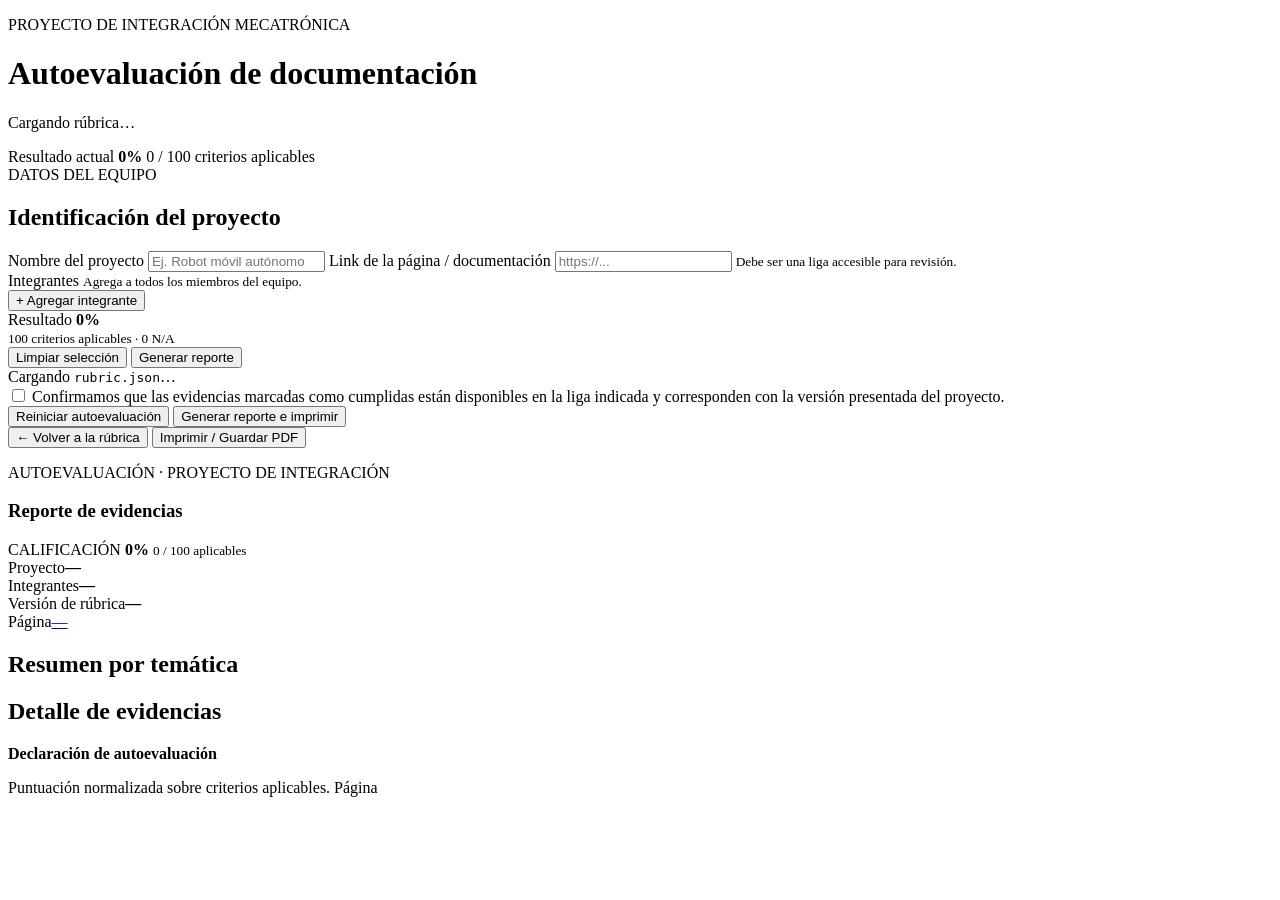
==== index.html @ f5a3569f "Agregar interfaz de rúbrica de integración mecatrónica" ====
<!DOCTYPE html>
<html lang="es">
<head>
  <meta charset="UTF-8" />
  <meta name="viewport" content="width=device-width, initial-scale=1.0" />
  <meta name="description" content="Autoevaluación del proceso de desarrollo de un Proyecto de Integración Mecatrónica" />
  <title>Rúbrica | Proyecto de Integración Mecatrónica</title>
  <link rel="stylesheet" href="styles.css" />
</head>
<body>
  <header class="hero no-print">
    <div class="hero__inner">
      <div>
        <p class="eyebrow" id="rubricShortTitle">PROYECTO DE INTEGRACIÓN MECATRÓNICA</p>
        <h1>Autoevaluación de documentación</h1>
        <p class="hero__text" id="rubricDescription">Cargando rúbrica…</p>
        <p class="hero__hint" id="rubricInstructions"></p>
      </div>
      <div class="score-card" aria-live="polite">
        <span class="score-card__label">Resultado actual</span>
        <strong id="scoreTop">0%</strong>
        <span id="scoreCount">0 / 100 criterios aplicables</span>
      </div>
    </div>
  </header>

  <main class="layout">
    <section class="panel project-data no-print" aria-labelledby="datos-title">
      <div class="section-heading">
        <div>
          <span class="section-kicker">DATOS DEL EQUIPO</span>
          <h2 id="datos-title">Identificación del proyecto</h2>
        </div>
        <span id="rubricVersion" class="rubric-version"></span>
      </div>

      <div class="form-grid">
        <label class="field field--wide">
          <span>Nombre del proyecto</span>
          <input id="projectName" type="text" placeholder="Ej. Robot móvil autónomo" autocomplete="off" />
        </label>
        <label class="field field--wide">
          <span>Link de la página / documentación</span>
          <input id="projectUrl" type="url" placeholder="https://..." autocomplete="off" />
          <small id="urlStatus">Debe ser una liga accesible para revisión.</small>
        </label>
      </div>

      <div class="members-block">
        <div class="members-block__head">
          <div>
            <span class="field-label">Integrantes</span>
            <small>Agrega a todos los miembros del equipo.</small>
          </div>
          <button type="button" class="button button--ghost" id="addMember">+ Agregar integrante</button>
        </div>
        <div id="membersList" class="members-list"></div>
      </div>
    </section>

    <section class="sticky-progress no-print" aria-label="Progreso de autoevaluación">
      <div class="sticky-progress__score">
        <span>Resultado</span>
        <strong id="scoreSticky">0%</strong>
      </div>
      <div>
        <div class="progress-track"><div id="progressBar" class="progress-bar"></div></div>
        <small id="applicableCount" class="progress-caption">100 criterios aplicables · 0 N/A</small>
      </div>
      <div class="sticky-progress__actions">
        <button type="button" class="button button--ghost" id="markNone">Limpiar selección</button>
        <button type="button" class="button button--primary" id="generateReport">Generar reporte</button>
      </div>
    </section>

    <section id="loadingMessage" class="panel loading-panel no-print">Cargando <code>rubric.json</code>…</section>
    <section class="rubric" id="rubric" aria-label="Rúbrica de autoevaluación"></section>

    <section class="panel declaration no-print">
      <label class="declaration__row">
        <input id="declaration" type="checkbox" />
        <span>Confirmamos que las evidencias marcadas como cumplidas están disponibles en la liga indicada y corresponden con la versión presentada del proyecto.</span>
      </label>
    </section>

    <section class="actions no-print">
      <button type="button" class="button button--ghost" id="resetAll">Reiniciar autoevaluación</button>
      <button type="button" class="button button--primary button--large" id="generateReportBottom">Generar reporte e imprimir</button>
    </section>
  </main>

  <section class="report" id="report" aria-hidden="true">
    <div class="report__toolbar no-print">
      <button class="button button--ghost" id="backToRubric" type="button">← Volver a la rúbrica</button>
      <button class="button button--primary" id="printReport" type="button">Imprimir / Guardar PDF</button>
    </div>
    <article class="report__page">
      <header class="report__header">
        <div>
          <p class="eyebrow">AUTOEVALUACIÓN · PROYECTO DE INTEGRACIÓN</p>
          <h1>Reporte de evidencias</h1>
          <p id="reportDate" class="muted"></p>
        </div>
        <div class="report-score">
          <span>CALIFICACIÓN</span>
          <strong id="reportScore">0%</strong>
          <small id="reportCount">0 / 100 aplicables</small>
        </div>
      </header>

      <section class="report-meta">
        <div><span>Proyecto</span><strong id="reportProject">—</strong></div>
        <div><span>Integrantes</span><strong id="reportMembers">—</strong></div>
        <div><span>Versión de rúbrica</span><strong id="reportRubricVersion">—</strong></div>
        <div class="report-meta__url"><span>Página</span><a id="reportUrl" href="#">—</a></div>
      </section>

      <section>
        <h2>Resumen por temática</h2>
        <div id="reportSummary" class="summary-grid"></div>
      </section>

      <section>
        <h2>Detalle de evidencias</h2>
        <div id="reportDetails" class="report-details"></div>
      </section>

      <section class="report-note">
        <strong>Declaración de autoevaluación</strong>
        <p id="reportDeclaration"></p>
      </section>

      <footer class="report__footer">
        <span id="reportFooterText">Puntuación normalizada sobre criterios aplicables.</span>
        <span>Página <span class="page-number"></span></span>
      </footer>
    </article>
  </section>

  <script src="app.js"></script>
</body>
</html>
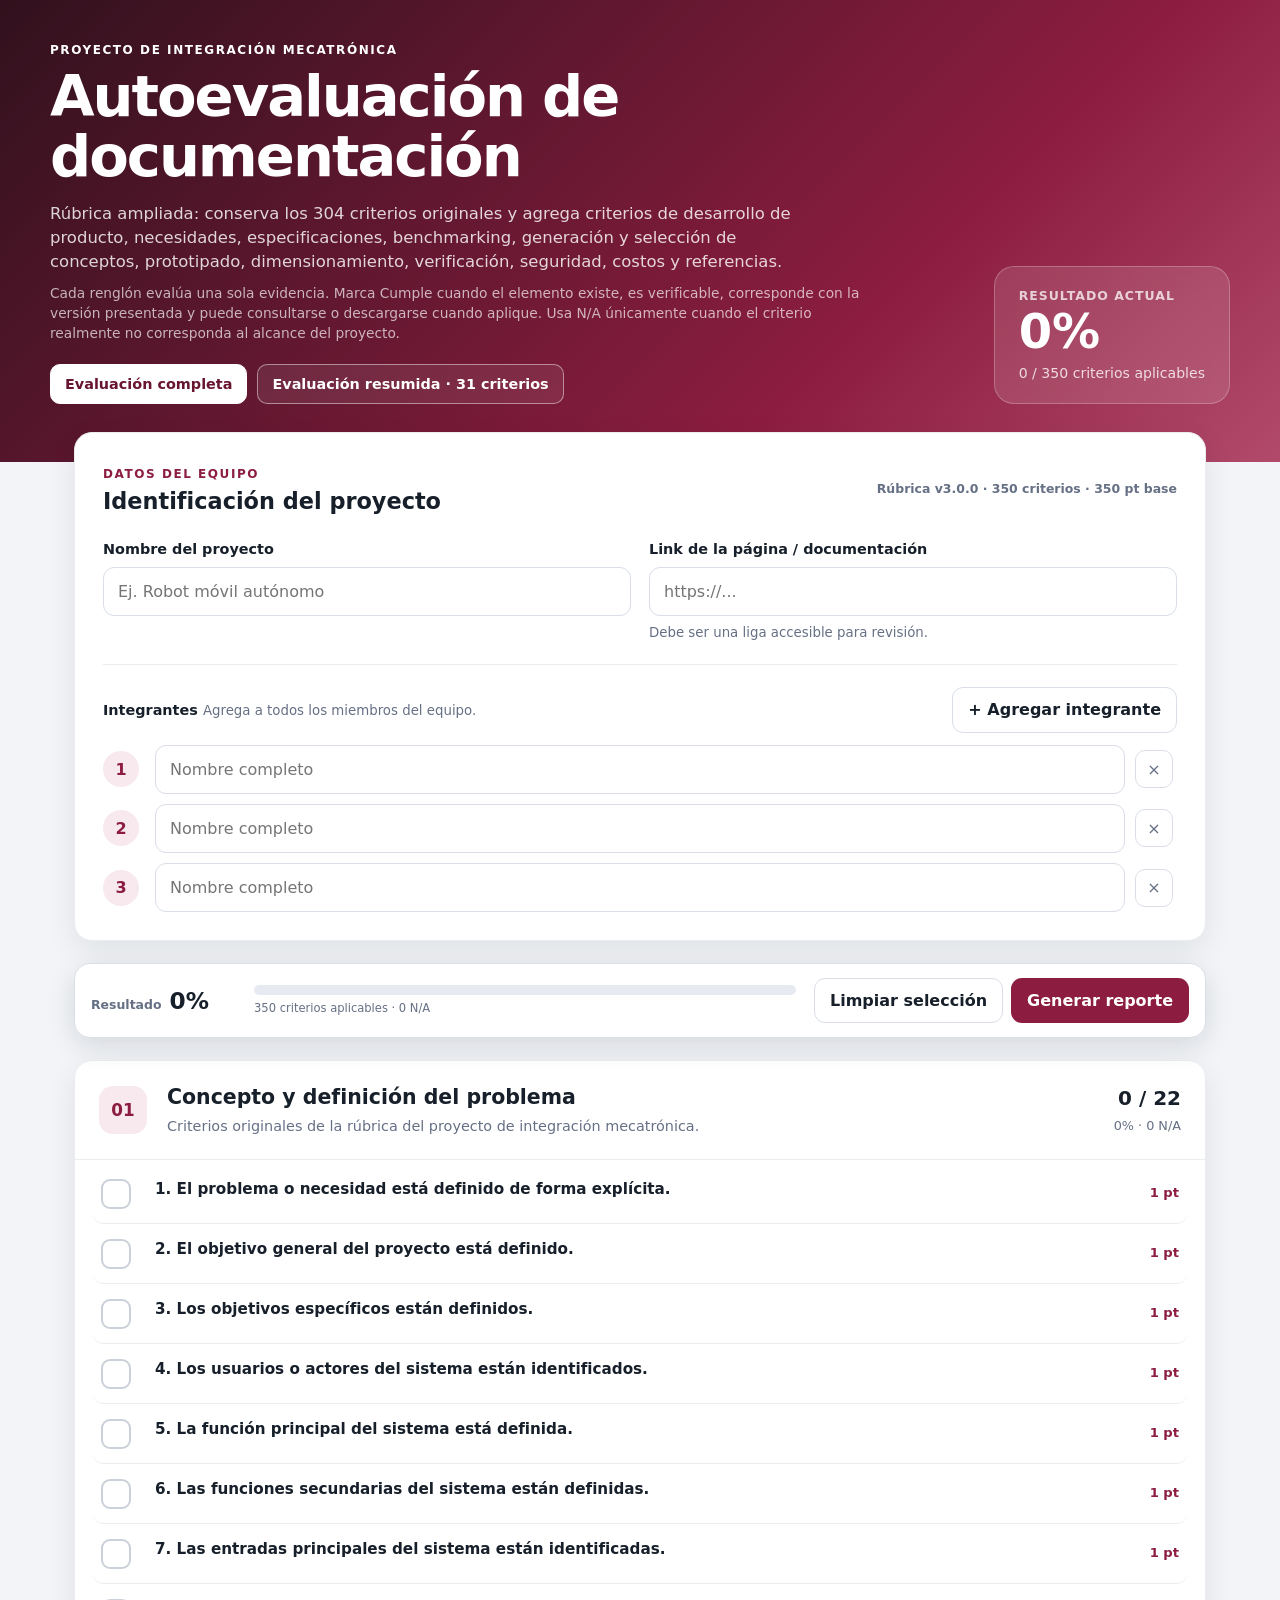
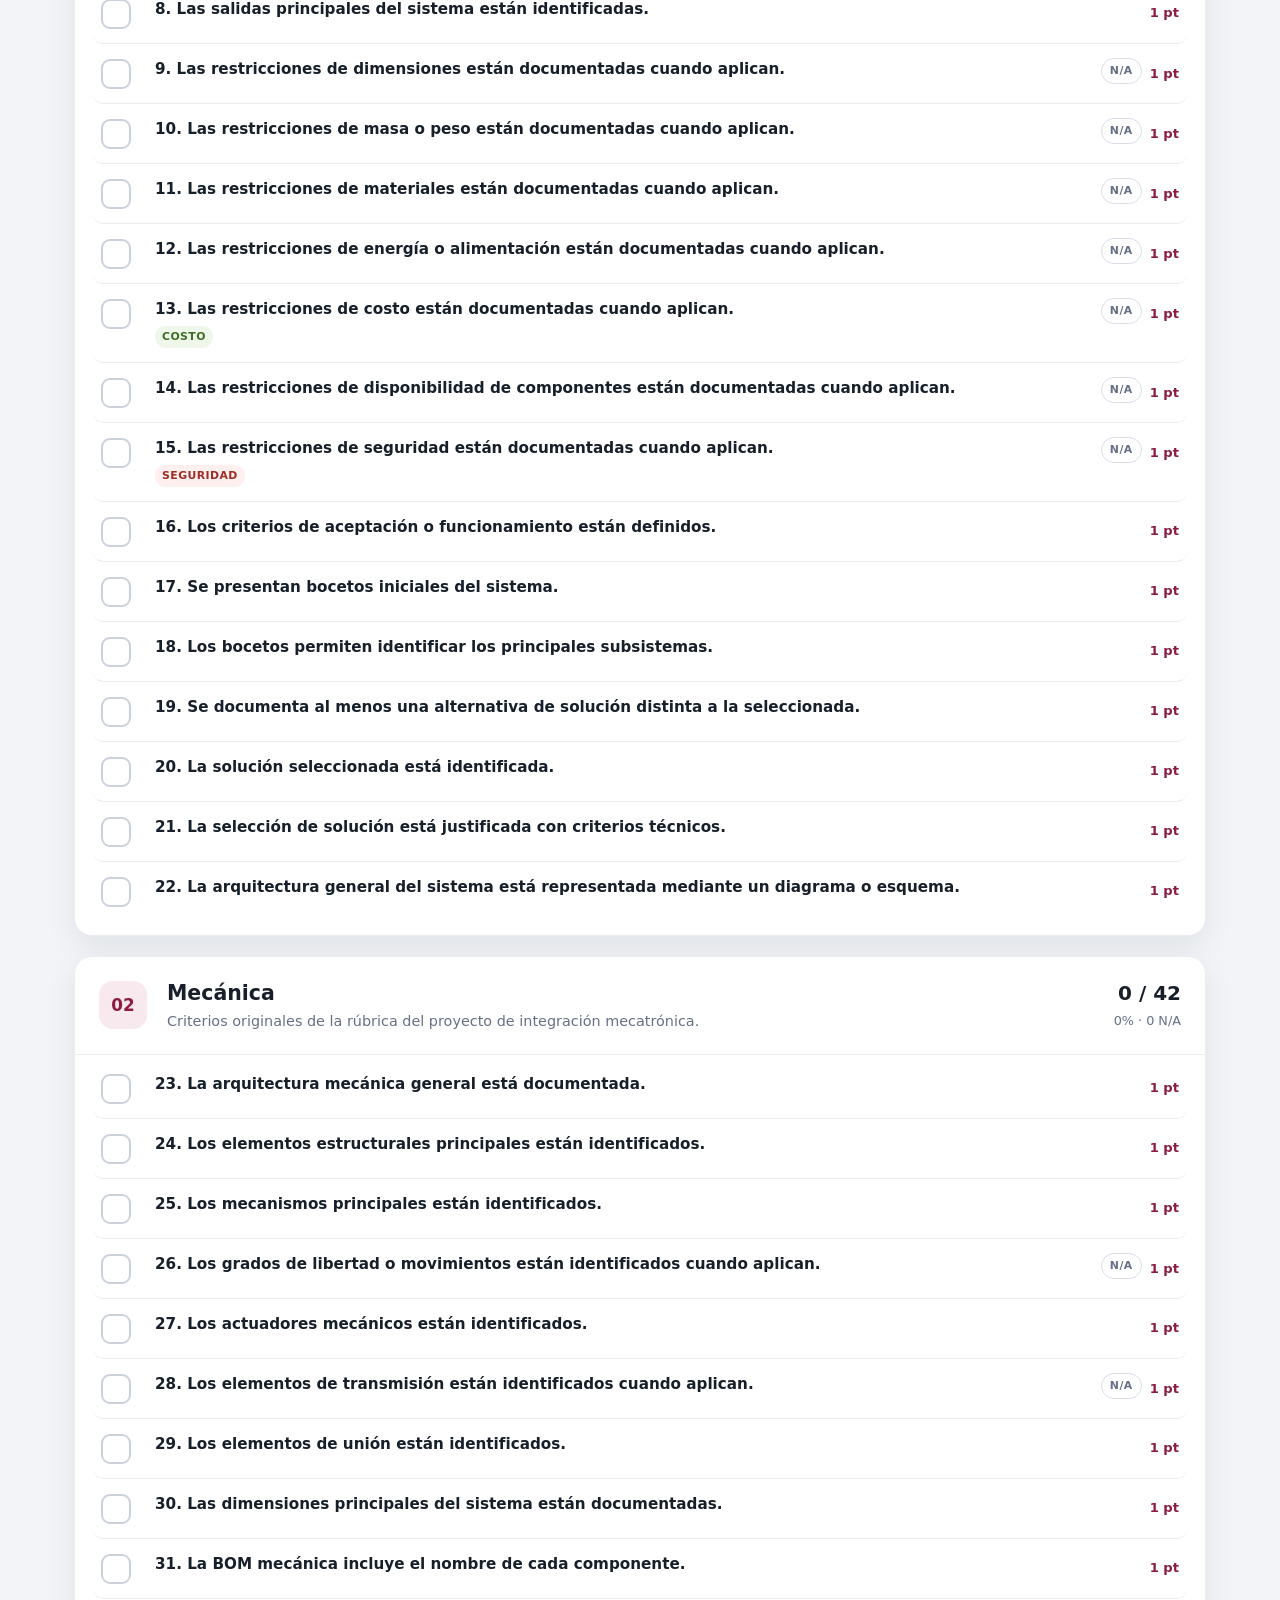
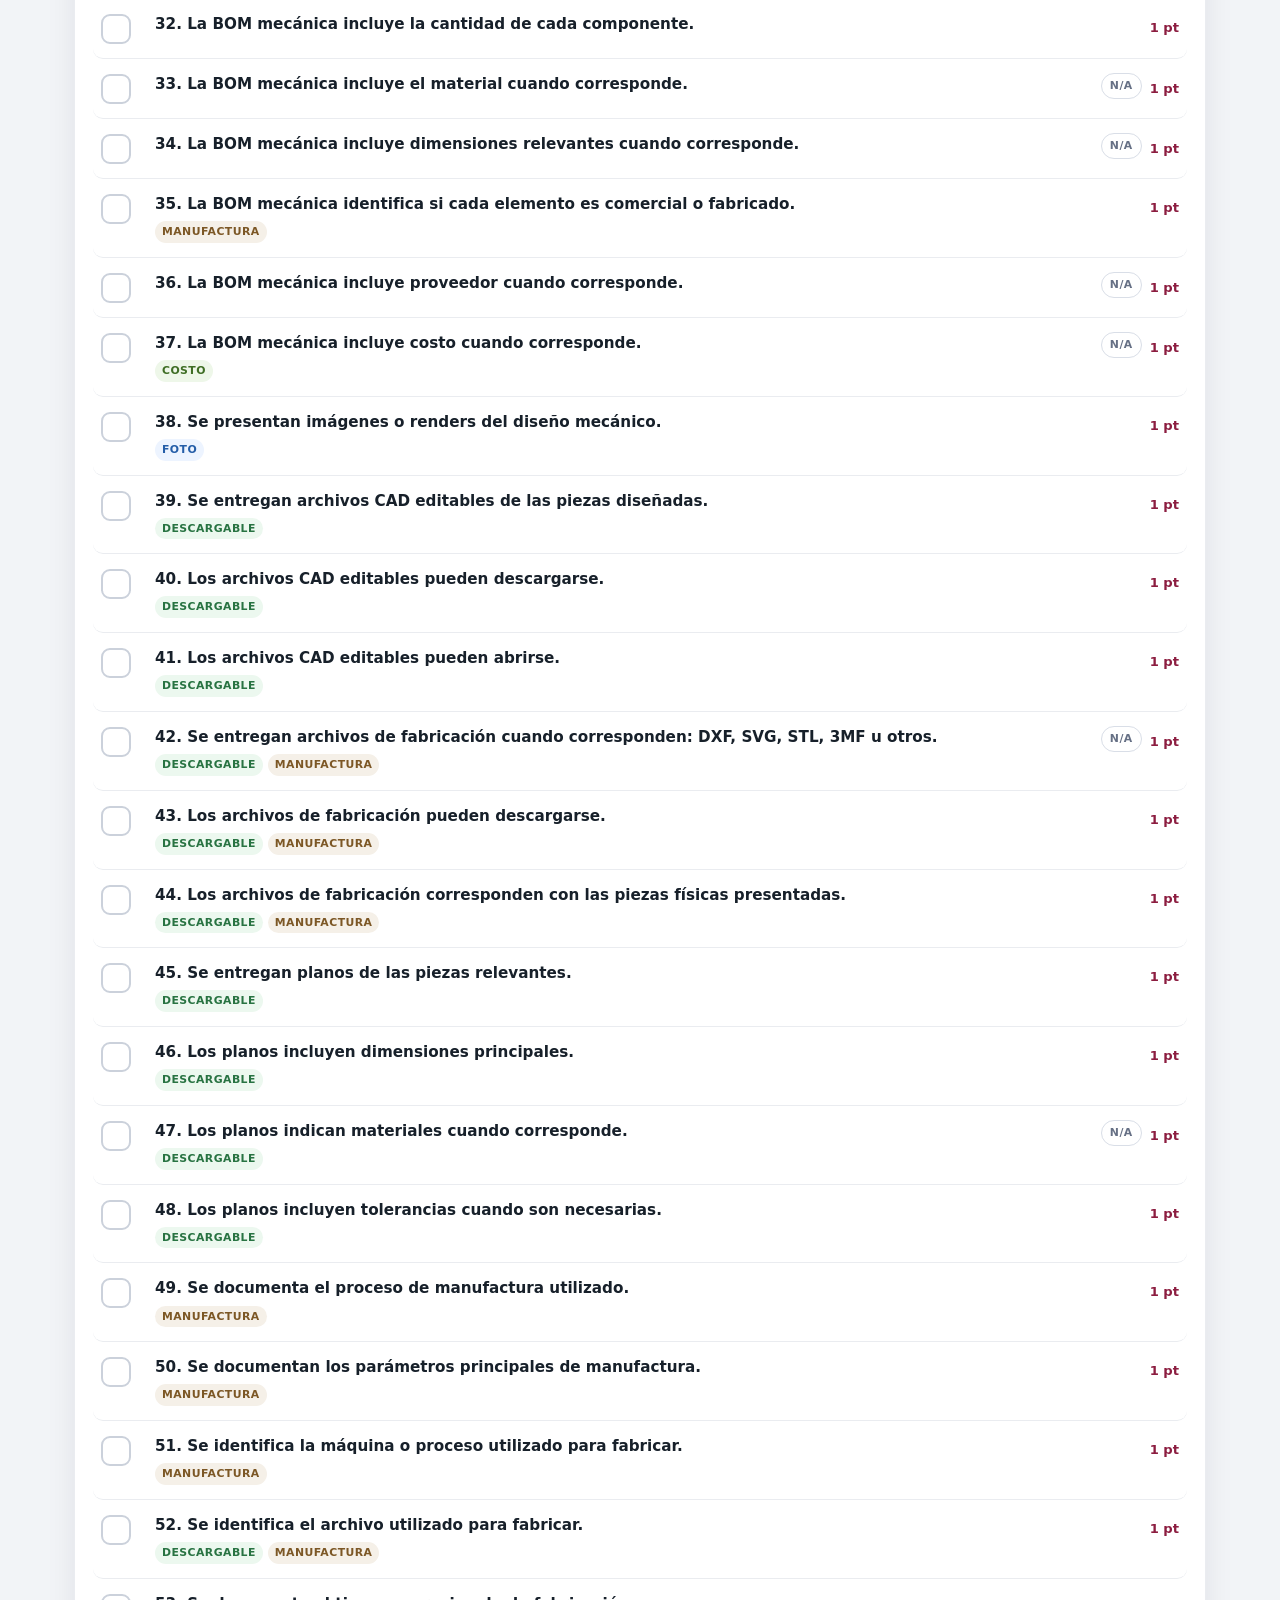
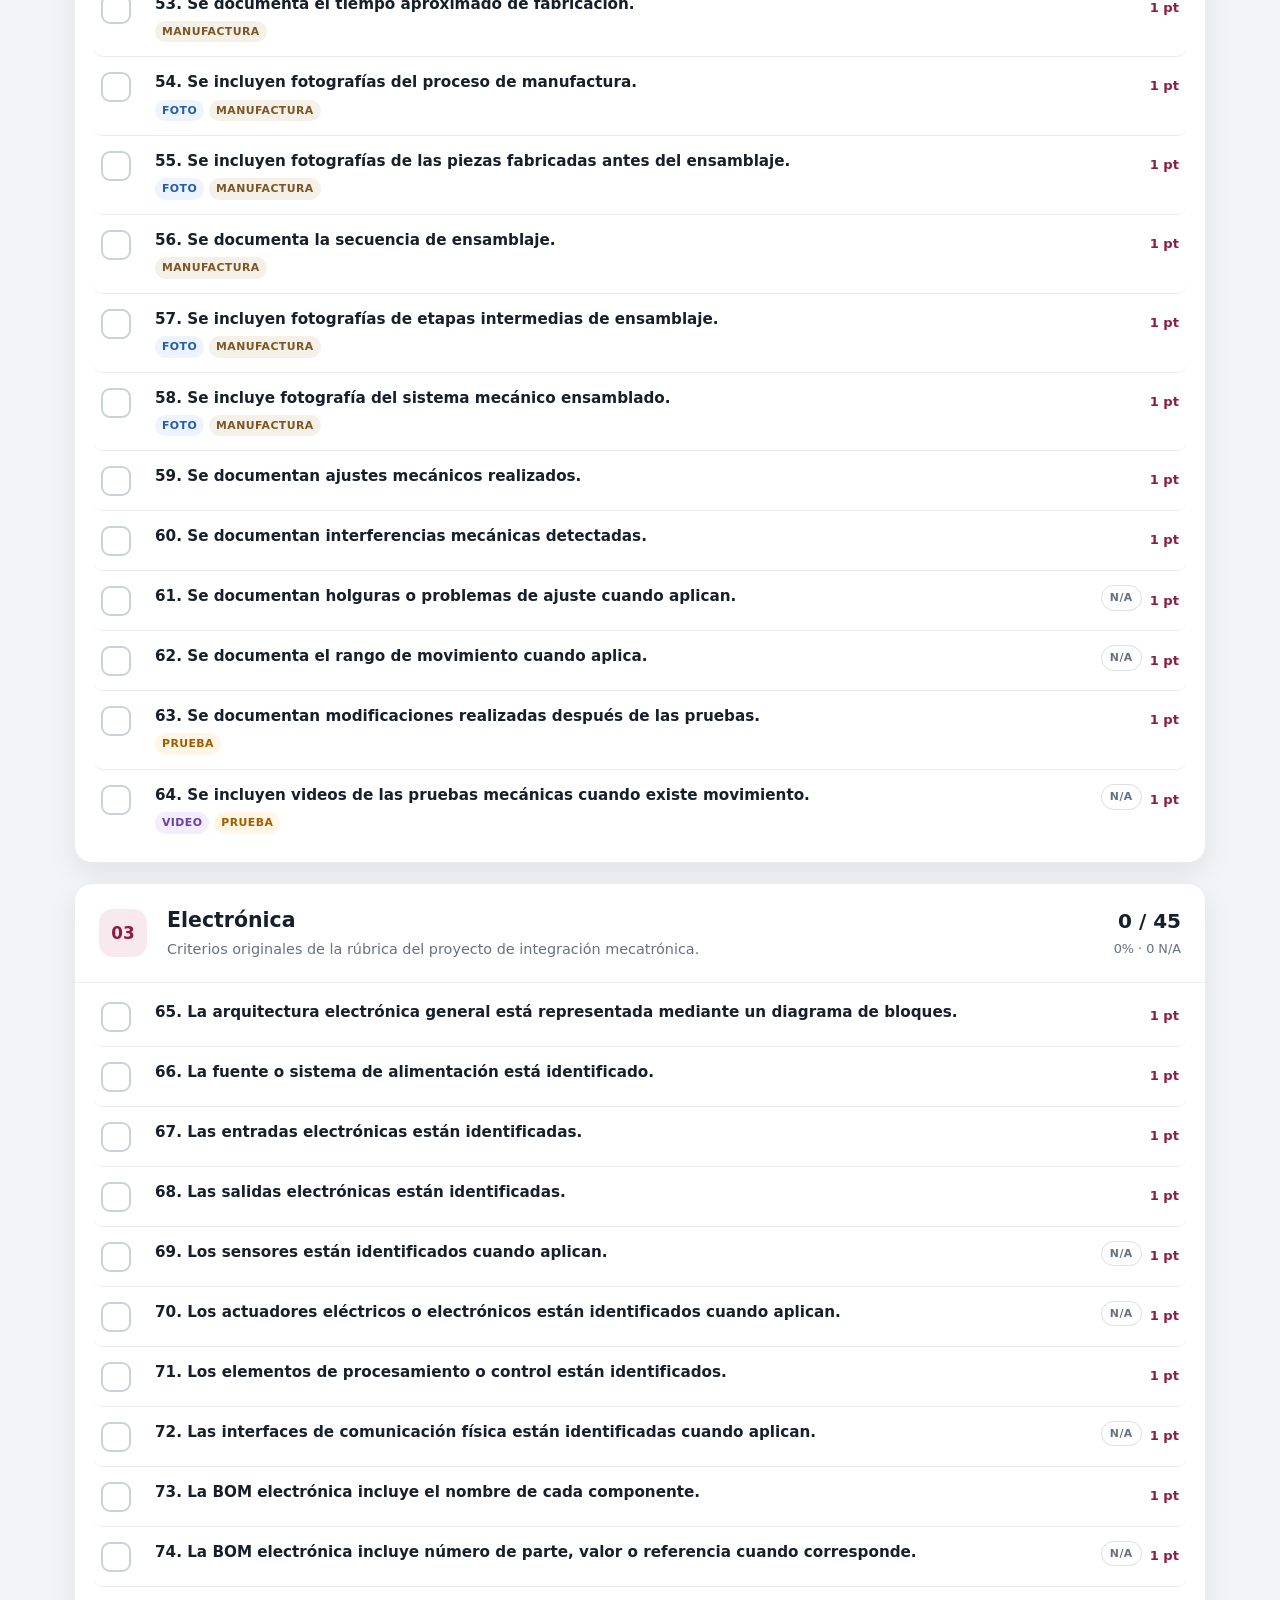
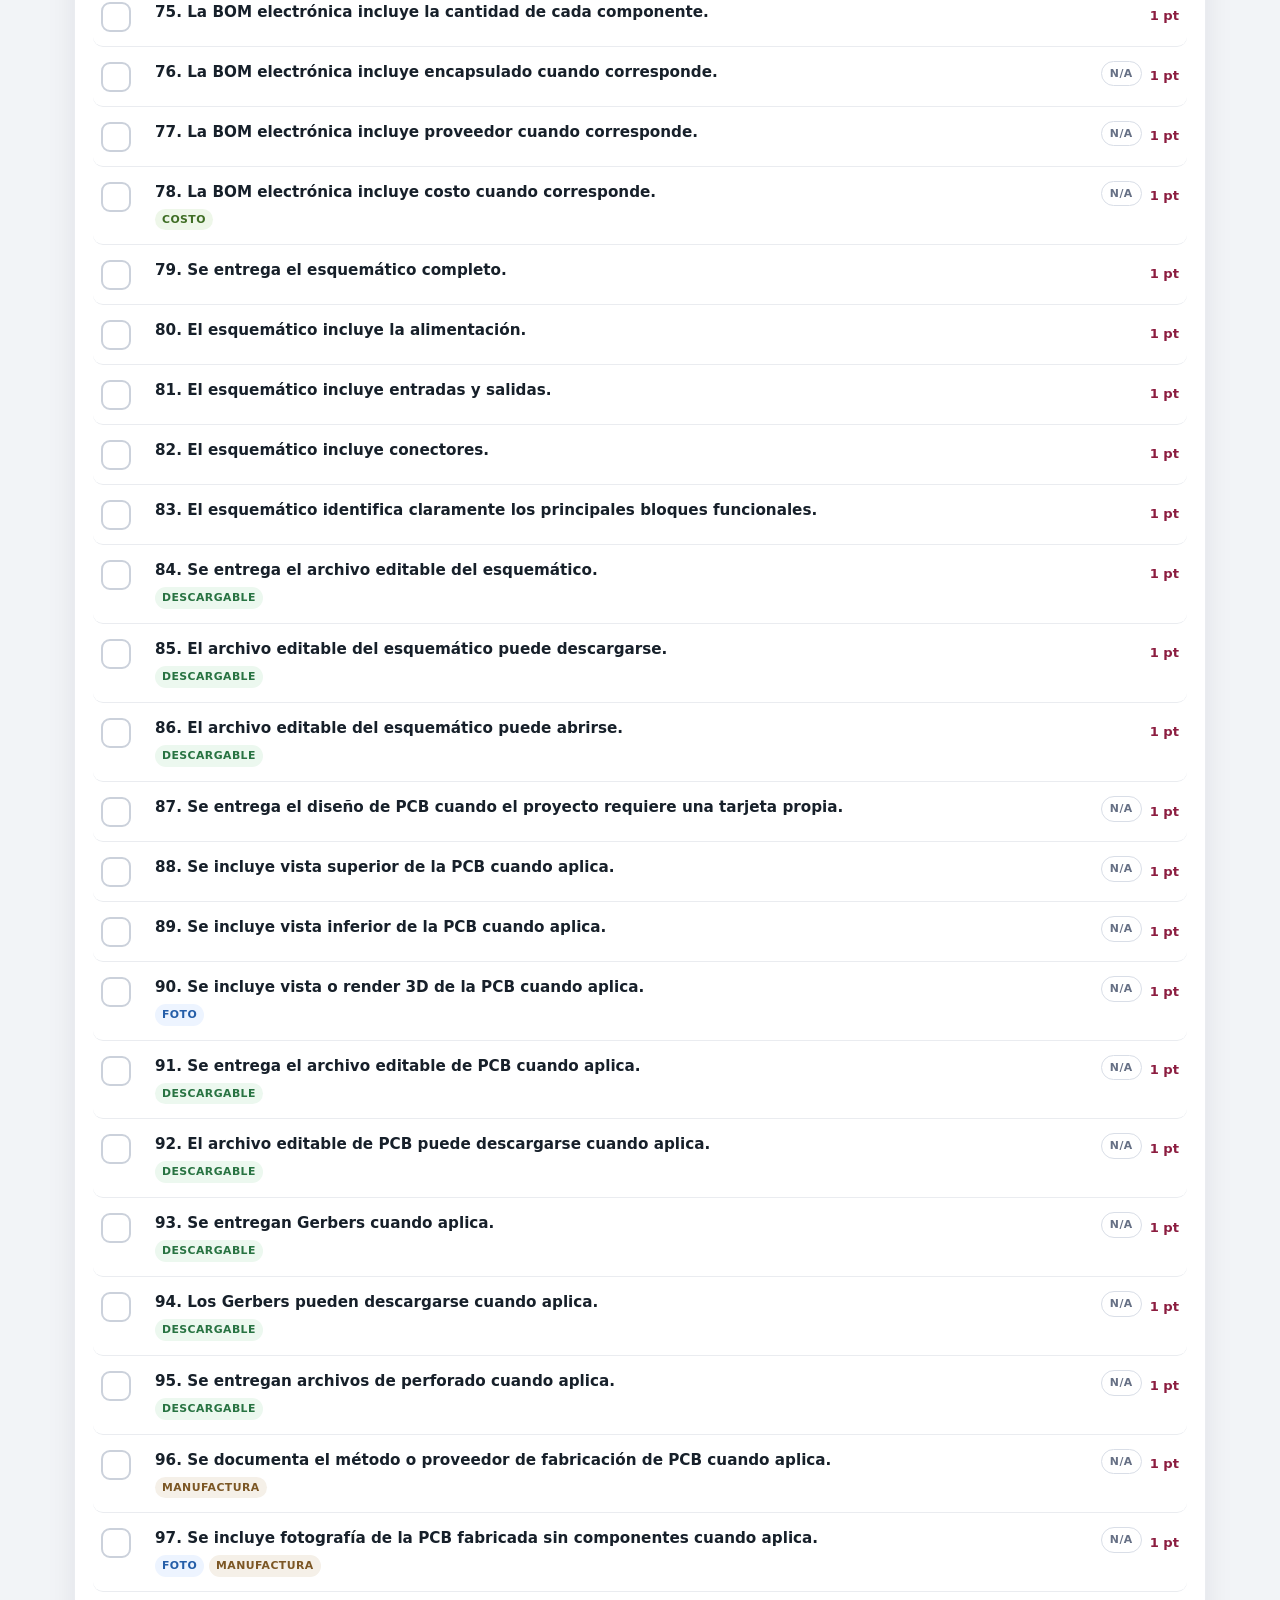
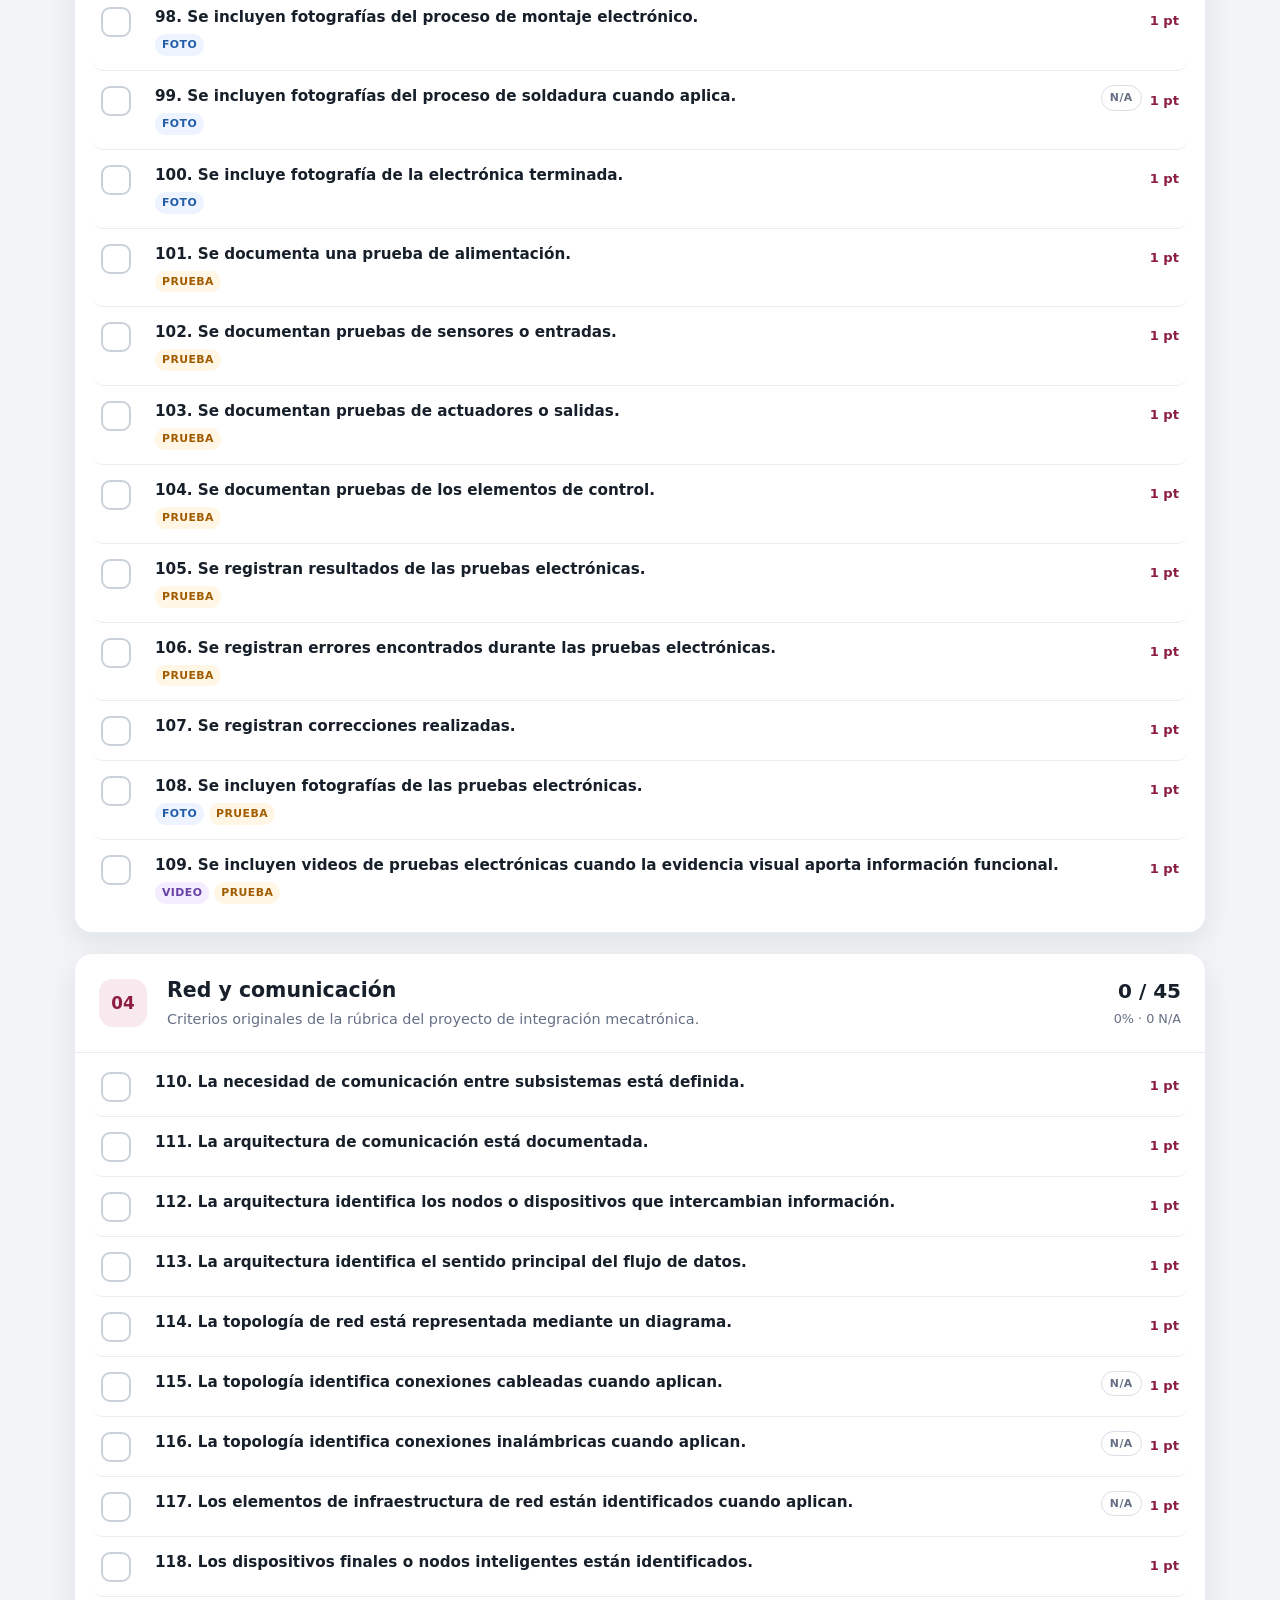
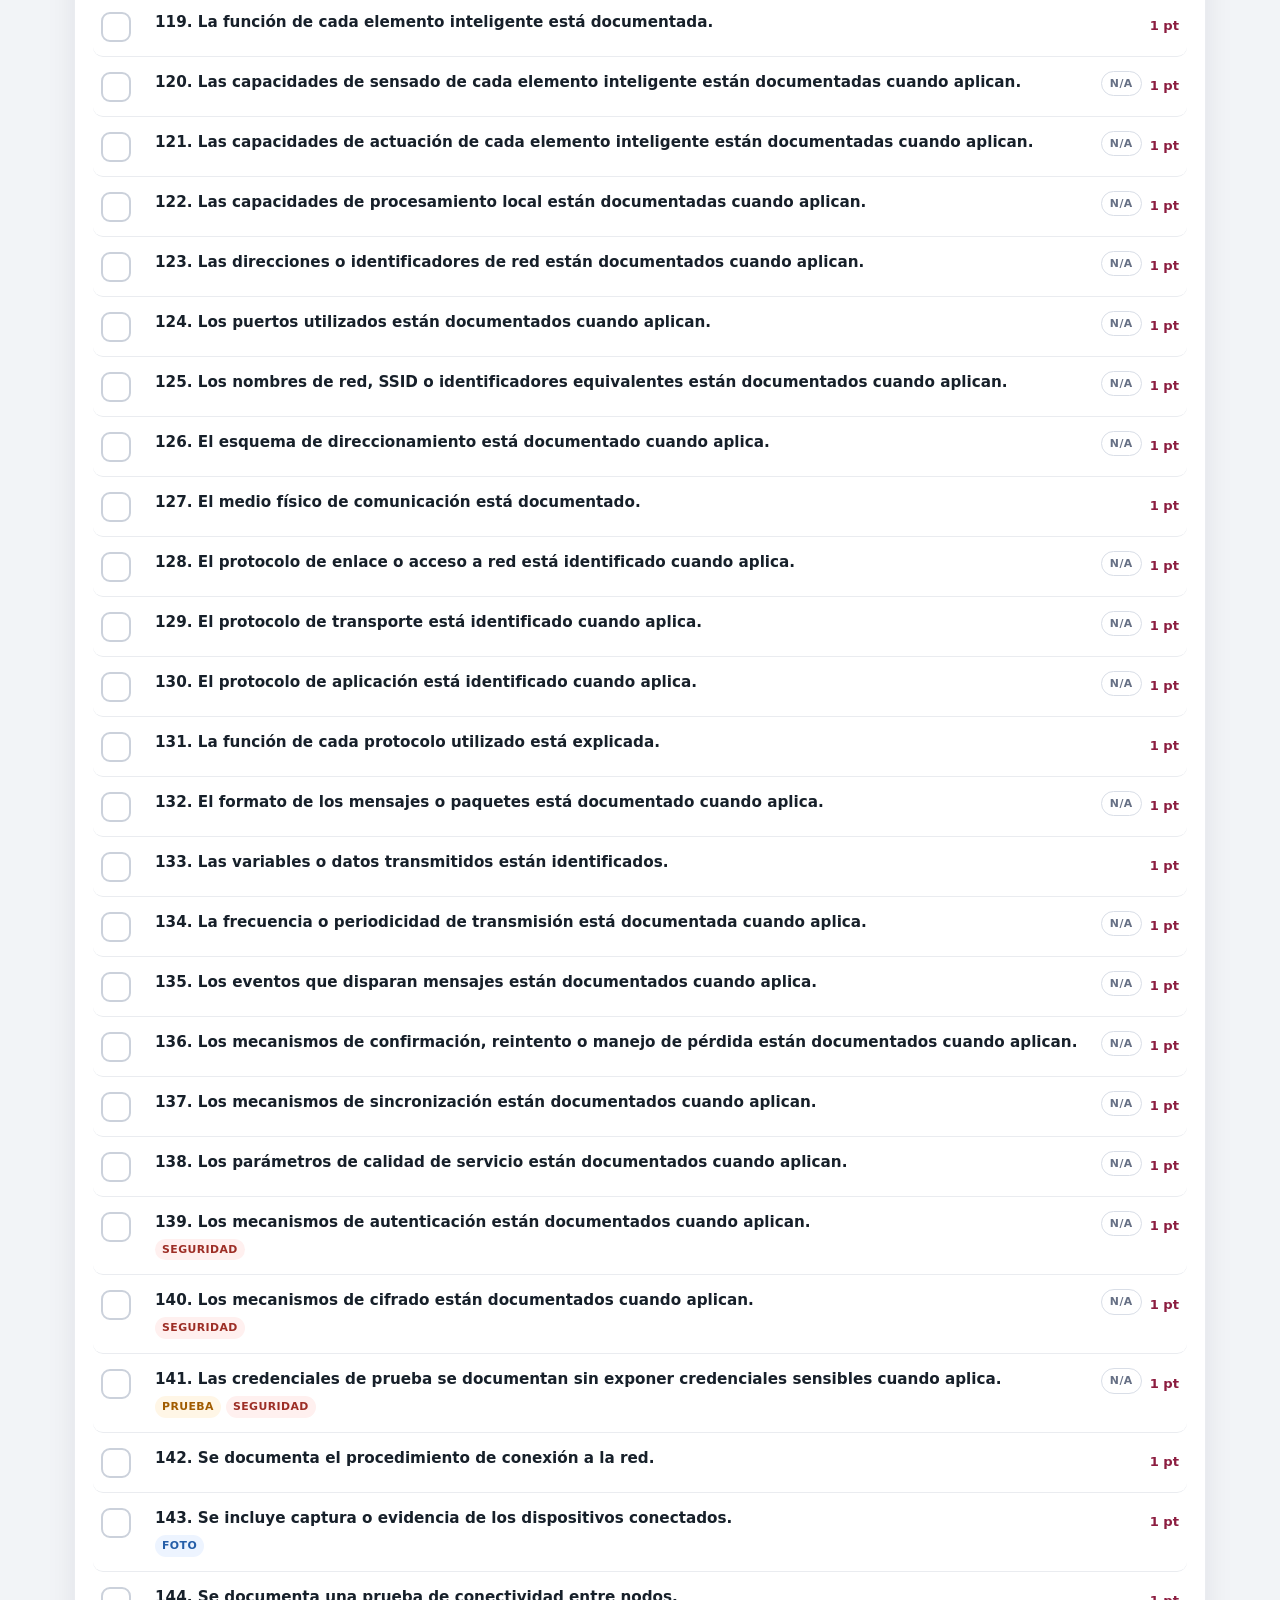
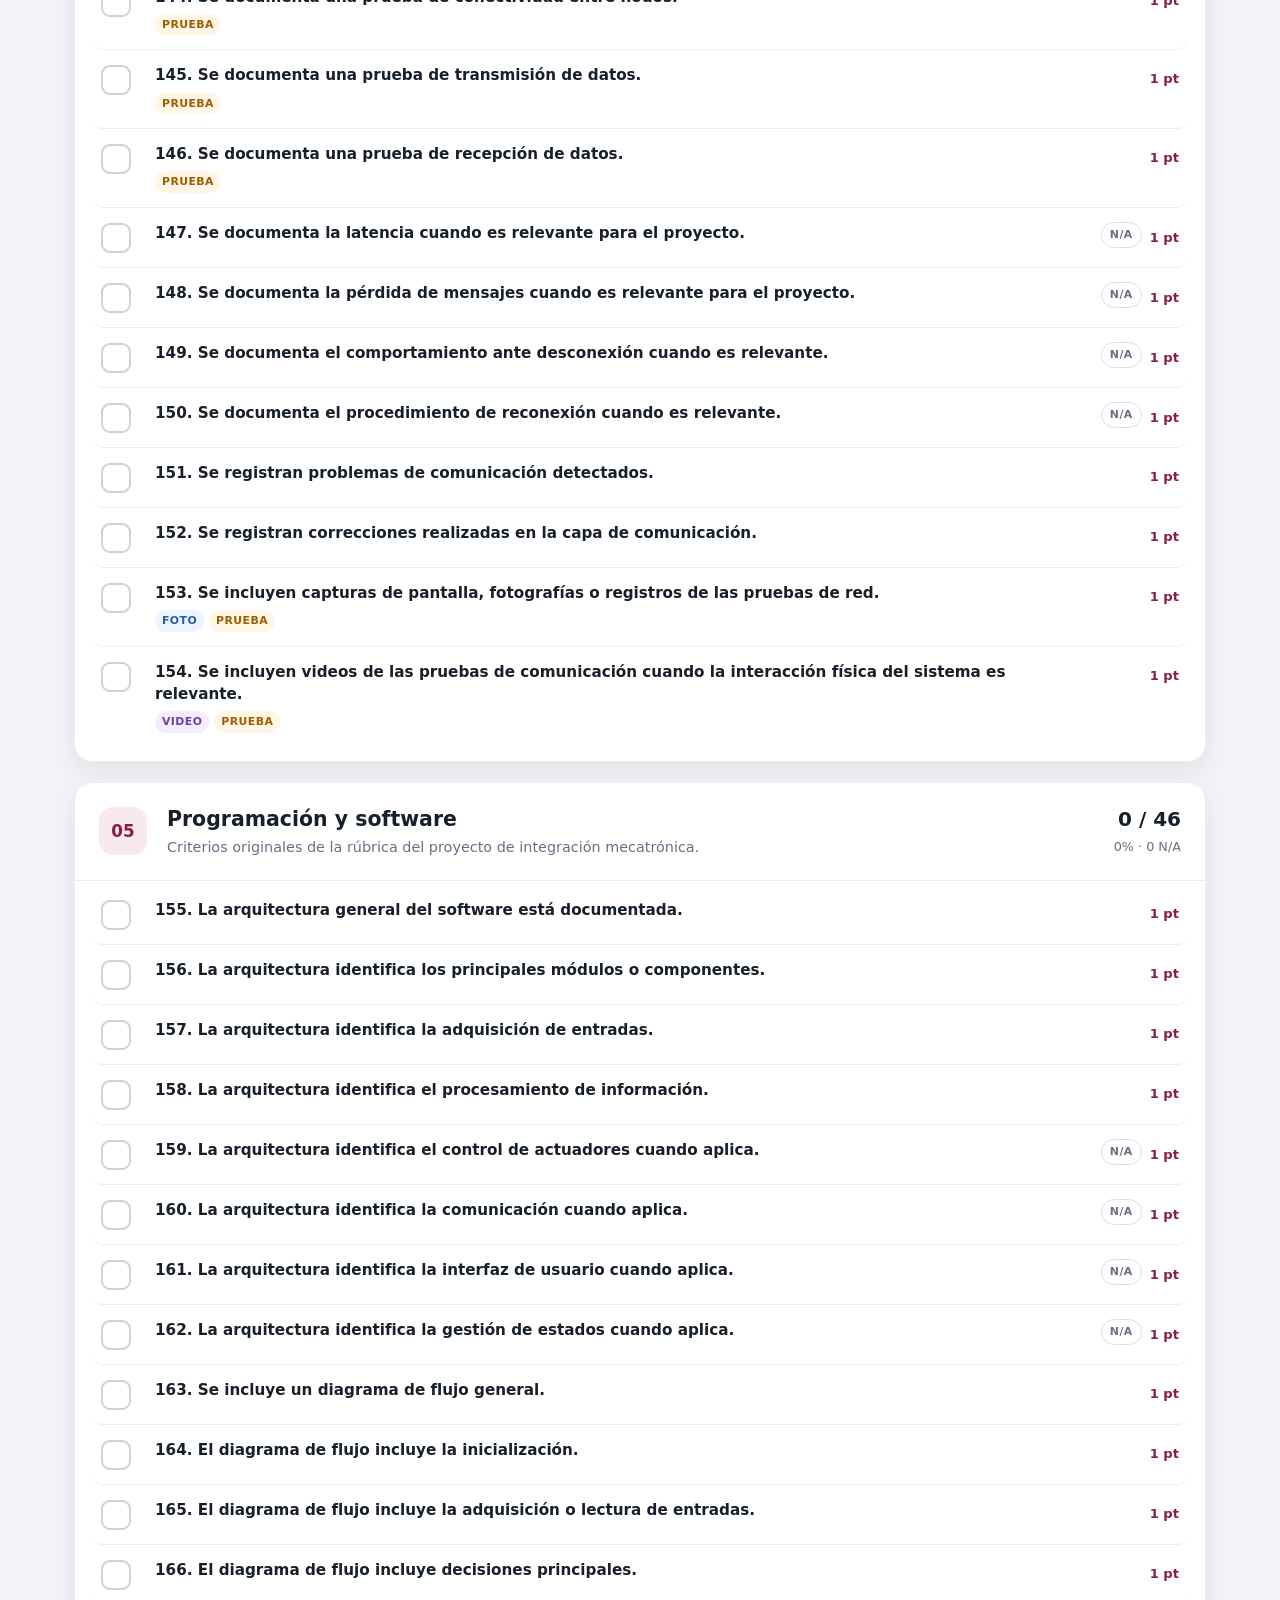
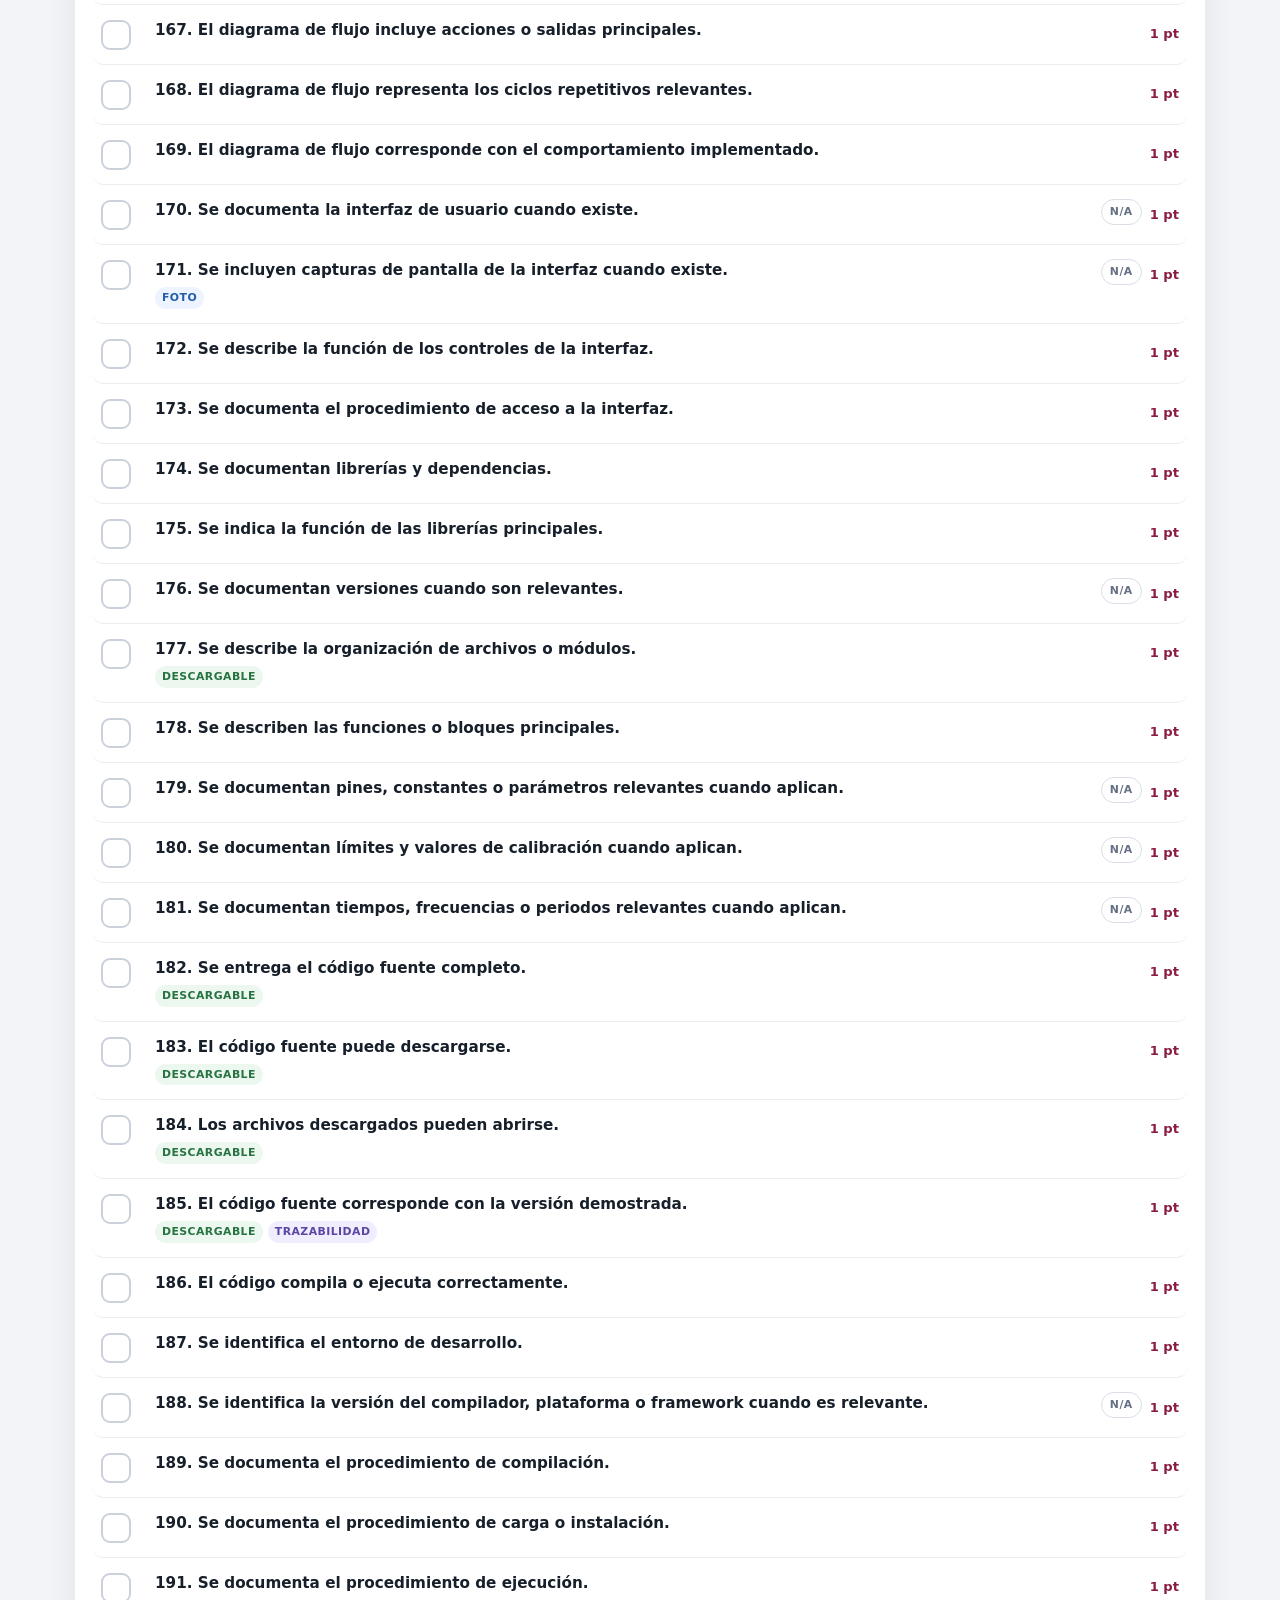
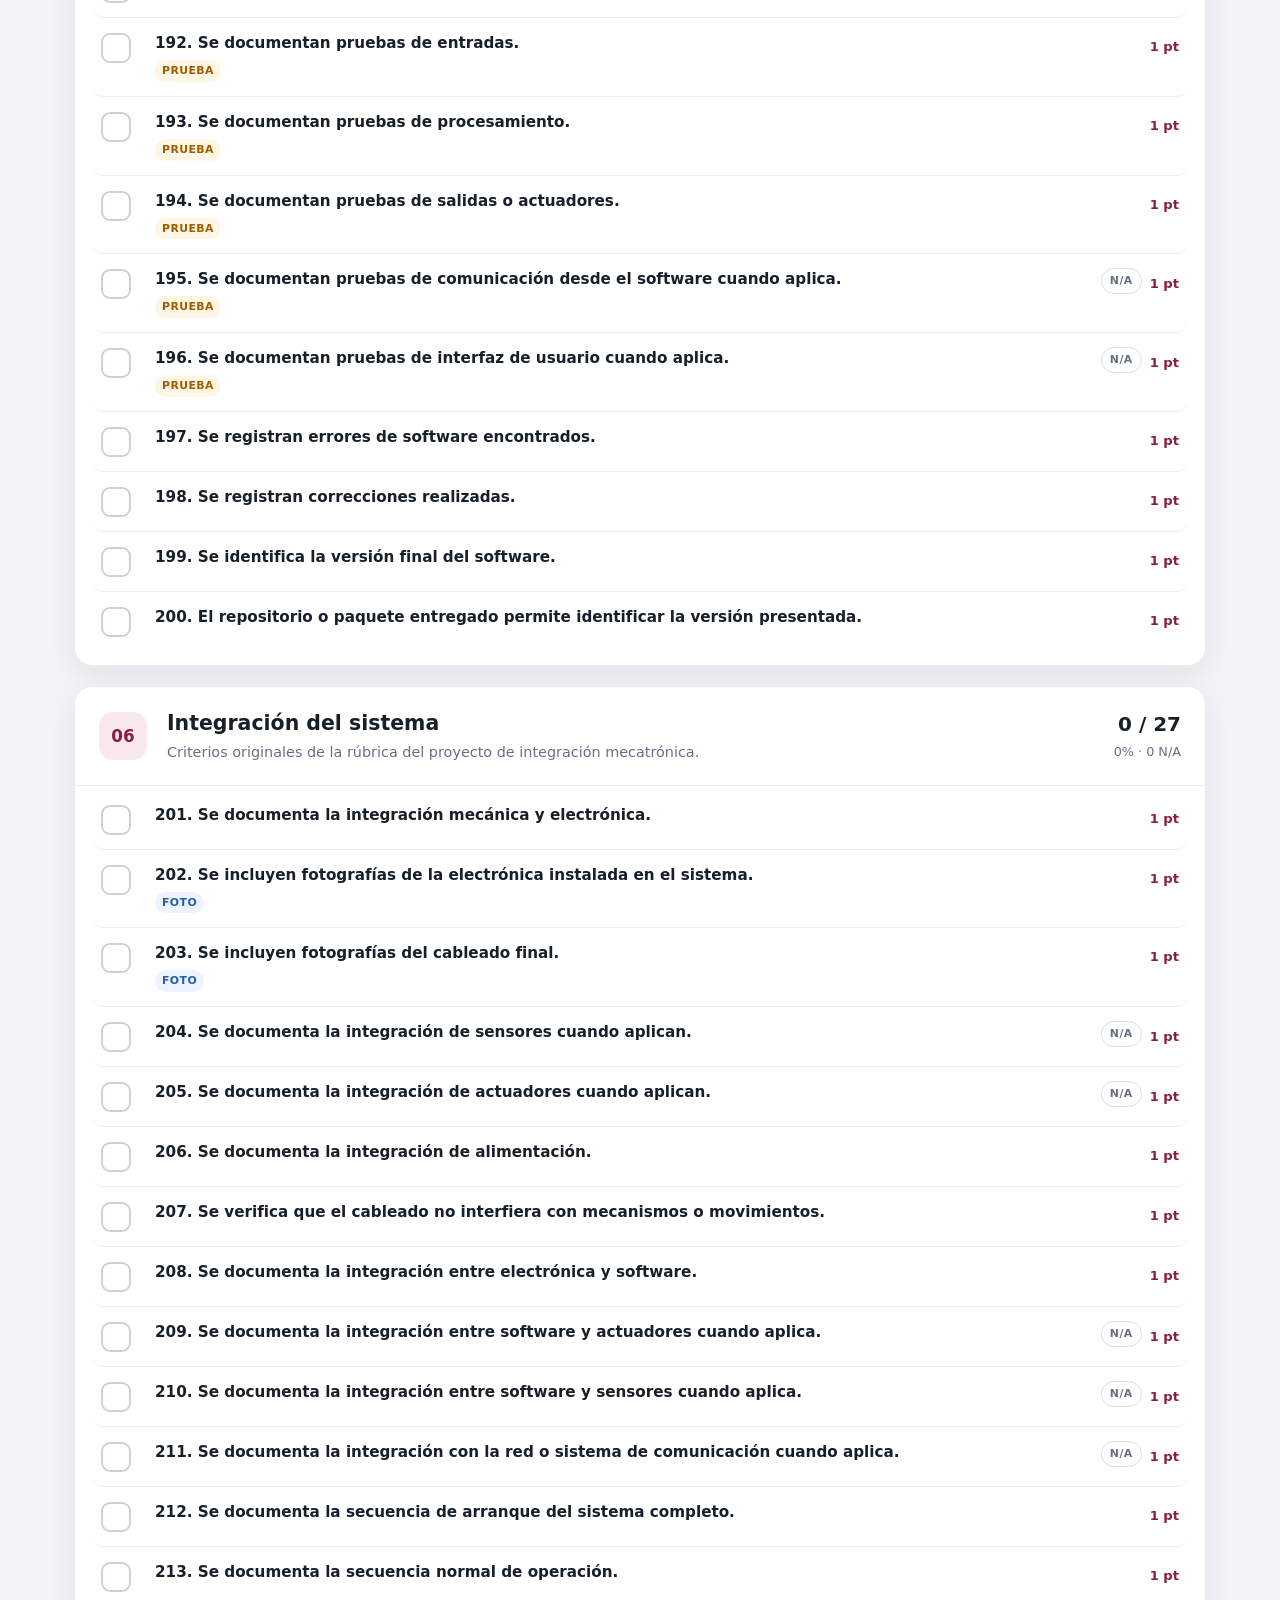
==== commit 81e82890: "Agregar evaluación resumida independiente de 31 criterios sin alterar rúbrica completa" ====
--- a/index.html
+++ b/index.html
@@ -15,6 +15,10 @@
         <h1>Autoevaluación de documentación</h1>
         <p class="hero__text" id="rubricDescription">Cargando rúbrica…</p>
         <p class="hero__hint" id="rubricInstructions"></p>
+        <nav class="rubric-nav no-print" aria-label="Versiones de la evaluación">
+          <a href="./index.html" aria-current="page">Evaluación completa</a>
+          <a href="./evaluacion-resumida.html">Evaluación resumida · 31 criterios</a>
+        </nav>
       </div>
       <div class="score-card" aria-live="polite">
         <span class="score-card__label">Resultado actual</span>
--- a/styles.css
+++ b/styles.css
@@ -0,0 +1,358 @@
+:root {
+  --bg: #f2f4f7;
+  --surface: #ffffff;
+  --text: #17202a;
+  --muted: #667085;
+  --line: #d9dee7;
+  --line-soft: #eaecf0;
+  --accent: #8c1d40;
+  --accent-dark: #68152f;
+  --accent-soft: #f7e9ee;
+  --success: #16794b;
+  --success-soft: #eaf7f0;
+  --warning: #a15c00;
+  --warning-soft: #fff6e6;
+  --danger: #b42318;
+  --danger-soft: #fff0ef;
+  --radius: 18px;
+  --shadow: 0 10px 30px rgba(16, 24, 40, 0.08);
+  --max: 1180px;
+}
+
+* { box-sizing: border-box; }
+html { scroll-behavior: smooth; }
+body {
+  margin: 0;
+  font-family: Inter, ui-sans-serif, system-ui, -apple-system, BlinkMacSystemFont, "Segoe UI", sans-serif;
+  background: var(--bg);
+  color: var(--text);
+  line-height: 1.45;
+}
+button, input { font: inherit; }
+button { cursor: pointer; }
+a { color: var(--accent); }
+
+.hero {
+  background: linear-gradient(135deg, #31111d 0%, var(--accent) 68%, #b24a6b 100%);
+  color: white;
+  padding: 42px 24px 58px;
+}
+.hero__inner {
+  max-width: var(--max);
+  margin: 0 auto;
+  display: grid;
+  grid-template-columns: 1fr auto;
+  gap: 32px;
+  align-items: end;
+}
+.eyebrow, .section-kicker {
+  margin: 0 0 8px;
+  font-size: 0.75rem;
+  font-weight: 800;
+  letter-spacing: 0.13em;
+  text-transform: uppercase;
+}
+.hero h1 { margin: 0; font-size: clamp(2rem, 5vw, 3.6rem); line-height: 1.03; letter-spacing: -0.035em; }
+.hero__text { max-width: 760px; margin: 16px 0 0; color: rgba(255,255,255,.82); font-size: 1.03rem; }
+.score-card {
+  min-width: 190px;
+  background: rgba(255,255,255,.12);
+  border: 1px solid rgba(255,255,255,.24);
+  backdrop-filter: blur(10px);
+  border-radius: 20px;
+  padding: 20px 24px;
+  display: flex;
+  flex-direction: column;
+  gap: 2px;
+}
+.score-card__label { font-size: .78rem; text-transform: uppercase; letter-spacing: .08em; opacity: .75; font-weight: 700; }
+.score-card strong { font-size: 3rem; line-height: 1; }
+.score-card span:last-child { font-size: .88rem; opacity: .8; margin-top: 6px; }
+
+.layout { max-width: var(--max); margin: -30px auto 60px; padding: 0 24px; position: relative; }
+.panel {
+  background: var(--surface);
+  border: 1px solid var(--line-soft);
+  border-radius: var(--radius);
+  box-shadow: var(--shadow);
+  padding: 28px;
+  margin-bottom: 22px;
+}
+.section-heading { display: flex; align-items: center; justify-content: space-between; gap: 18px; margin-bottom: 22px; }
+.section-heading h2 { margin: 0; font-size: 1.4rem; }
+.section-kicker { color: var(--accent); }
+
+.form-grid { display: grid; grid-template-columns: 1fr 1fr; gap: 18px; }
+.field { display: flex; flex-direction: column; gap: 7px; }
+.field--wide { grid-column: span 1; }
+.field span, .field-label { font-weight: 750; font-size: .9rem; }
+.field small, .members-block small { color: var(--muted); }
+input[type="text"], input[type="url"] {
+  width: 100%; border: 1px solid var(--line); background: #fff; border-radius: 11px;
+  padding: 12px 14px; outline: none; transition: .18s border, .18s box-shadow;
+}
+input:focus { border-color: var(--accent); box-shadow: 0 0 0 4px rgba(140,29,64,.09); }
+input.invalid { border-color: var(--danger); }
+
+.members-block { margin-top: 22px; padding-top: 22px; border-top: 1px solid var(--line-soft); }
+.members-block__head { display: flex; align-items: center; justify-content: space-between; gap: 16px; margin-bottom: 12px; }
+.members-list { display: grid; gap: 10px; }
+.member-row { display: grid; grid-template-columns: 42px 1fr 42px; gap: 10px; align-items: center; }
+.member-number { display: grid; place-items: center; width: 36px; height: 36px; border-radius: 50%; background: var(--accent-soft); color: var(--accent); font-weight: 800; }
+.icon-button { width: 38px; height: 38px; border-radius: 10px; border: 1px solid var(--line); background: white; color: var(--muted); }
+.icon-button:hover { color: var(--danger); border-color: #f0b8b2; background: var(--danger-soft); }
+
+.button { border: 1px solid transparent; border-radius: 11px; padding: 10px 15px; font-weight: 750; transition: .16s transform, .16s background, .16s border; }
+.button:active { transform: translateY(1px); }
+.button--primary { background: var(--accent); color: white; }
+.button--primary:hover { background: var(--accent-dark); }
+.button--ghost { background: white; color: var(--text); border-color: var(--line); }
+.button--ghost:hover { border-color: #aeb6c4; background: #f9fafb; }
+.button--large { padding: 13px 20px; }
+
+.sticky-progress {
+  position: sticky; top: 10px; z-index: 20;
+  max-width: 100%;
+  display: grid; grid-template-columns: 145px 1fr auto; align-items: center; gap: 18px;
+  padding: 14px 16px; margin-bottom: 22px;
+  background: rgba(255,255,255,.95); border: 1px solid var(--line); border-radius: 16px;
+  box-shadow: 0 8px 28px rgba(16,24,40,.12); backdrop-filter: blur(12px);
+}
+.sticky-progress__score { display: flex; align-items: baseline; gap: 8px; }
+.sticky-progress__score span { font-size: .78rem; color: var(--muted); font-weight: 650; }
+.sticky-progress__score strong { font-size: 1.45rem; }
+.progress-track { height: 10px; background: #e7eaf0; border-radius: 999px; overflow: hidden; }
+.progress-bar { width: 0%; height: 100%; background: var(--accent); border-radius: inherit; transition: width .2s ease; }
+.sticky-progress__actions { display: flex; gap: 8px; }
+
+.rubric { display: grid; gap: 20px; }
+.rubric-section {
+  background: var(--surface); border: 1px solid var(--line-soft); border-radius: var(--radius); overflow: hidden; box-shadow: var(--shadow);
+}
+.rubric-section__header {
+  display: grid; grid-template-columns: 52px 1fr auto; gap: 16px; align-items: center;
+  padding: 22px 24px; border-bottom: 1px solid var(--line-soft);
+}
+.section-index { width: 48px; height: 48px; display: grid; place-items: center; border-radius: 14px; background: var(--accent-soft); color: var(--accent); font-weight: 900; font-size: 1.05rem; }
+.rubric-section__header h2 { margin: 0 0 3px; font-size: 1.28rem; }
+.rubric-section__header p { margin: 0; color: var(--muted); font-size: .9rem; }
+.section-score { text-align: right; }
+.section-score strong { display: block; font-size: 1.25rem; }
+.section-score span { color: var(--muted); font-size: .8rem; }
+.criteria { padding: 4px 18px 14px; }
+.criterion {
+  display: grid; grid-template-columns: 42px 1fr auto; gap: 12px; align-items: start;
+  padding: 14px 8px; border-bottom: 1px solid var(--line-soft); border-radius: 10px;
+}
+.criterion:last-child { border-bottom: 0; }
+.criterion:hover { background: #fafbfc; }
+.criterion input { position: absolute; opacity: 0; pointer-events: none; }
+.check-ui {
+  width: 30px; height: 30px; border-radius: 9px; border: 2px solid #cbd1db; background: white;
+  display: grid; place-items: center; color: white; margin-top: 1px; transition: .16s;
+}
+.check-ui::after { content: "✓"; font-weight: 900; transform: scale(.5); opacity: 0; transition: .16s; }
+.criterion:has(input:checked) { background: var(--success-soft); }
+.criterion input:checked + .check-ui { background: var(--success); border-color: var(--success); }
+.criterion input:checked + .check-ui::after { opacity: 1; transform: scale(1); }
+.criterion-content strong { display: block; font-size: .95rem; margin-bottom: 3px; }
+.criterion-content small { color: var(--muted); }
+.criterion-content .tags { display: flex; flex-wrap: wrap; gap: 5px; margin-top: 6px; }
+.tag { font-size: .68rem; border-radius: 999px; padding: 3px 7px; font-weight: 800; text-transform: uppercase; letter-spacing: .04em; background: #eef1f5; color: #5b6472; }
+.tag--photo { background: #edf4ff; color: #255ea8; }
+.tag--video { background: #f3edff; color: #6842a5; }
+.tag--download { background: #ecf8ef; color: #287342; }
+.tag--test { background: var(--warning-soft); color: var(--warning); }
+.criterion-points { font-weight: 850; color: var(--accent); font-size: .82rem; white-space: nowrap; padding-top: 5px; }
+
+.declaration { box-shadow: none; border: 1px dashed #b7bec9; }
+.declaration__row { display: grid; grid-template-columns: auto 1fr; gap: 12px; align-items: start; font-size: .92rem; }
+.declaration__row input { width: 19px; height: 19px; accent-color: var(--accent); margin-top: 1px; }
+.actions { display: flex; justify-content: space-between; gap: 14px; }
+
+.report { display: none; background: #e9edf2; min-height: 100vh; padding: 28px 20px 50px; }
+.report.is-visible { display: block; }
+.report__toolbar { max-width: 980px; margin: 0 auto 18px; display: flex; justify-content: space-between; gap: 10px; }
+.report__page { max-width: 980px; margin: 0 auto; background: white; padding: 48px 52px; box-shadow: var(--shadow); }
+.report__header { display: grid; grid-template-columns: 1fr auto; gap: 30px; align-items: start; padding-bottom: 24px; border-bottom: 3px solid var(--accent); }
+.report__header .eyebrow { color: var(--accent); }
+.report__header h1 { margin: 0; font-size: 2.2rem; letter-spacing: -.025em; }
+.muted { color: var(--muted); }
+.report-score { min-width: 150px; text-align: center; padding: 18px; border-radius: 14px; background: var(--accent-soft); color: var(--accent-dark); }
+.report-score span { display: block; font-size: .7rem; font-weight: 850; letter-spacing: .08em; }
+.report-score strong { display: block; font-size: 2.8rem; line-height: 1.05; }
+.report-score small { color: var(--muted); }
+.report-meta { display: grid; grid-template-columns: 1fr 1fr; gap: 14px 24px; padding: 24px 0; border-bottom: 1px solid var(--line); margin-bottom: 28px; }
+.report-meta div { display: flex; flex-direction: column; gap: 3px; }
+.report-meta span { font-size: .7rem; letter-spacing: .06em; color: var(--muted); text-transform: uppercase; font-weight: 800; }
+.report-meta__url { grid-column: 1 / -1; }
+.report-meta a { overflow-wrap: anywhere; }
+.report__page h2 { font-size: 1.1rem; margin: 28px 0 12px; }
+.summary-grid { display: grid; grid-template-columns: repeat(2, 1fr); gap: 9px; }
+.summary-item { display: grid; grid-template-columns: 1fr auto; gap: 10px; padding: 10px 12px; border: 1px solid var(--line-soft); border-radius: 9px; }
+.summary-item span { font-size: .83rem; }
+.summary-item strong { font-size: .85rem; }
+.report-topic { break-inside: avoid; margin: 18px 0 22px; }
+.report-topic__head { display: flex; justify-content: space-between; gap: 12px; align-items: baseline; padding-bottom: 7px; border-bottom: 1px solid var(--line); }
+.report-topic__head h3 { margin: 0; font-size: .98rem; }
+.report-topic__head strong { color: var(--accent); }
+.report-list { margin: 8px 0 0; padding: 0; list-style: none; }
+.report-row { display: grid; grid-template-columns: 24px 1fr auto; gap: 7px; padding: 5px 0; font-size: .78rem; border-bottom: 1px dotted #e4e7ec; }
+.report-row:last-child { border-bottom: 0; }
+.report-status { font-weight: 900; }
+.report-status.ok { color: var(--success); }
+.report-status.no { color: var(--danger); }
+.report-row .point { font-weight: 800; }
+.report-note { margin-top: 26px; padding: 15px 18px; background: #f7f8fa; border-left: 4px solid var(--accent); font-size: .84rem; }
+.report-note p { margin: 5px 0 0; }
+.report__footer { display: flex; justify-content: space-between; gap: 16px; margin-top: 38px; padding-top: 12px; border-top: 1px solid var(--line); color: var(--muted); font-size: .68rem; }
+
+.toast { position: fixed; right: 22px; bottom: 22px; z-index: 100; padding: 12px 16px; border-radius: 11px; background: #202733; color: white; box-shadow: var(--shadow); font-size: .88rem; opacity: 0; transform: translateY(10px); pointer-events: none; transition: .2s; }
+.toast.show { opacity: 1; transform: translateY(0); }
+
+@media (max-width: 760px) {
+  .hero__inner { grid-template-columns: 1fr; }
+  .score-card { min-width: 0; width: 100%; }
+  .layout { padding: 0 12px; }
+  .panel { padding: 20px; }
+  .form-grid { grid-template-columns: 1fr; }
+  .sticky-progress { grid-template-columns: 88px 1fr; gap: 10px; }
+  .sticky-progress__actions { grid-column: 1 / -1; }
+  .sticky-progress__actions .button { flex: 1; }
+  .sticky-progress__score { flex-direction: column; gap: 0; }
+  .rubric-section__header { grid-template-columns: 44px 1fr; padding: 18px; }
+  .section-score { grid-column: 2; text-align: left; }
+  .criteria { padding: 2px 10px 10px; }
+  .criterion { grid-template-columns: 38px 1fr; }
+  .criterion-points { grid-column: 2; padding-top: 0; }
+  .actions { flex-direction: column; }
+  .report { padding: 0; }
+  .report__page { padding: 28px 20px; box-shadow: none; }
+  .report__header { grid-template-columns: 1fr; }
+  .report-score { width: 100%; }
+  .report-meta, .summary-grid { grid-template-columns: 1fr; }
+  .report-meta__url { grid-column: auto; }
+}
+
+@media print {
+  @page { size: A4; margin: 13mm; }
+  body { background: white; color: #111; font-size: 10pt; }
+  .no-print, body > header, body > main { display: none !important; }
+  .report, .report.is-visible { display: block !important; padding: 0; background: white; }
+  .report__page { max-width: none; padding: 0; box-shadow: none; }
+  .report__header h1 { font-size: 22pt; }
+  .report-score { -webkit-print-color-adjust: exact; print-color-adjust: exact; }
+  .summary-grid { grid-template-columns: repeat(2, 1fr); }
+  .report-topic { break-inside: avoid-page; }
+  .report-row { font-size: 8.2pt; }
+  .report__footer { position: running(footer); }
+}
+
+/* --- Extensiones para rúbrica JSON v2 --- */
+.hero__hint {
+  max-width: 820px;
+  margin: 10px 0 0;
+  color: rgba(255,255,255,.68);
+  font-size: .86rem;
+}
+.rubric-version {
+  color: var(--muted);
+  font-size: .78rem;
+  font-weight: 700;
+  text-align: right;
+}
+.progress-caption {
+  display: block;
+  margin-top: 5px;
+  color: var(--muted);
+  font-size: .72rem;
+}
+.loading-panel {
+  color: var(--muted);
+  text-align: center;
+}
+.loading-panel--error {
+  color: var(--danger);
+  background: var(--danger-soft);
+  border-color: #efb3ad;
+  text-align: left;
+}
+.loading-panel code {
+  font-family: ui-monospace, SFMono-Regular, Menlo, Consolas, monospace;
+}
+
+.criterion {
+  grid-template-columns: 42px 1fr auto;
+}
+.criterion-check-label {
+  display: block;
+  cursor: pointer;
+}
+.criterion-content {
+  cursor: pointer;
+}
+.criterion-actions {
+  display: flex;
+  align-items: center;
+  justify-content: flex-end;
+  gap: 8px;
+  min-width: 82px;
+}
+.na-button {
+  border: 1px solid var(--line);
+  border-radius: 999px;
+  background: #fff;
+  color: var(--muted);
+  padding: 4px 8px;
+  font-size: .68rem;
+  font-weight: 850;
+  letter-spacing: .04em;
+}
+.na-button:hover {
+  border-color: #aeb6c4;
+  background: #f7f8fa;
+}
+.na-button.is-active {
+  background: #eef1f5;
+  border-color: #b8c0cc;
+  color: #4d5766;
+}
+.criterion.is-na {
+  background: #f7f8fa;
+  opacity: .72;
+}
+.criterion.is-na .criterion-content strong,
+.criterion.is-na .criterion-content small {
+  text-decoration: none;
+  color: #707887;
+}
+.criterion.is-na .check-ui {
+  background: #eef1f5;
+  border-color: #d0d5dd;
+}
+
+.tag--calc { background: #fff4e8; color: #a04d00; }
+.tag--source { background: #edf6ff; color: #245f93; }
+.tag--trace { background: #f0edff; color: #5b46a3; }
+.tag--safety { background: #fff0ef; color: #9d2e26; }
+.tag--user { background: #eaf8f5; color: #16705f; }
+.tag--manufacturing { background: #f5f0e8; color: #7c5725; }
+.tag--cost { background: #eef7e9; color: #3f6e25; }
+
+.report-status.na { color: var(--muted); font-size: .68rem; }
+
+@media (max-width: 760px) {
+  .rubric-version { text-align: left; }
+  .criterion { grid-template-columns: 38px 1fr; }
+  .criterion-actions {
+    grid-column: 2;
+    justify-content: flex-start;
+    min-width: 0;
+  }
+}
+
+/* Selector entre versiones de la autoevaluación. */
+.rubric-nav { display: flex; flex-wrap: wrap; gap: 10px; margin-top: 20px; }
+.rubric-nav a { display: inline-flex; align-items: center; padding: 9px 14px; color: #fff; border: 1px solid rgba(255,255,255,.46); border-radius: 10px; text-decoration: none; font-size: .9rem; font-weight: 700; background: rgba(255,255,255,.08); }
+.rubric-nav a:hover, .rubric-nav a:focus-visible { background: rgba(255,255,255,.2); }
+.rubric-nav a[aria-current="page"] { background: #fff; color: #68152f; border-color: #fff; }
